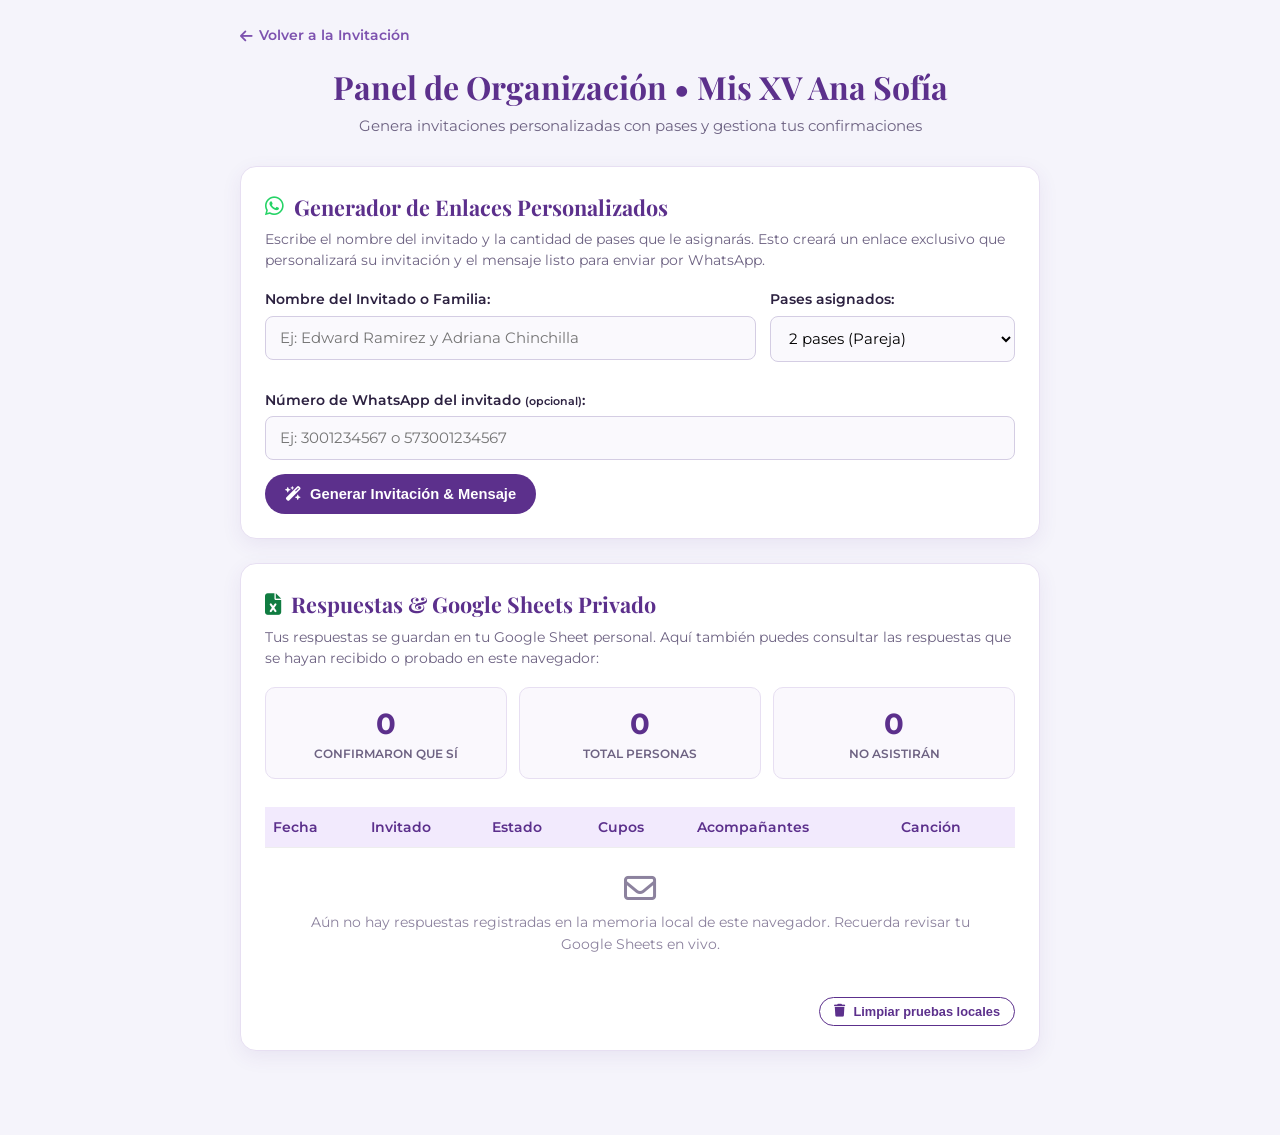
==== admin.html @ 4d28ff61 "feat: Invitacion interactiva Mis XV Ana Sofia con confirmacion a Google Sheets" ====
<!DOCTYPE html>
<html lang="es">
<head>
  <meta charset="UTF-8">
  <meta name="viewport" content="width=device-width, initial-scale=1.0">
  <title>Panel de Organización & Generador de Links | Mis XV Ana Sofía</title>

  <!-- Google Fonts & FontAwesome -->
  <link rel="preconnect" href="https://fonts.googleapis.com">
  <link rel="preconnect" href="https://fonts.gstatic.com" crossorigin>
  <link href="https://fonts.googleapis.com/css2?family=Montserrat:wght@400;500;600;700&family=Playfair+Display:wght@600;700&display=swap" rel="stylesheet">
  <link rel="stylesheet" href="https://cdnjs.cloudflare.com/ajax/libs/font-awesome/6.5.1/css/all.min.css">

  <style>
    :root {
      --primary: #5c308c;
      --secondary: #7d52af;
      --bg: #f5f4fb;
      --card-bg: #ffffff;
      --text: #2c2140;
      --gold: #cba135;
    }

    * { box-sizing: border-box; margin: 0; padding: 0; }
    body {
      font-family: 'Montserrat', sans-serif;
      background: var(--bg);
      color: var(--text);
      padding: 24px 16px 60px 16px;
      line-height: 1.5;
    }

    .container {
      max-width: 800px;
      margin: 0 auto;
    }

    header {
      text-align: center;
      margin-bottom: 28px;
    }

    header h1 {
      font-family: 'Playfair Display', serif;
      color: var(--primary);
      font-size: 2rem;
    }

    header p {
      color: #6d6282;
      font-size: 0.95rem;
      margin-top: 4px;
    }

    .back-link {
      display: inline-flex;
      align-items: center;
      gap: 6px;
      margin-bottom: 16px;
      color: var(--secondary);
      text-decoration: none;
      font-weight: 600;
      font-size: 0.9rem;
    }

    .card {
      background: var(--card-bg);
      border-radius: 16px;
      padding: 24px;
      margin-bottom: 24px;
      box-shadow: 0 6px 20px rgba(92, 48, 140, 0.08);
      border: 1px solid #e7dff2;
    }

    .card-title {
      font-family: 'Playfair Display', serif;
      font-size: 1.35rem;
      color: var(--primary);
      margin-bottom: 6px;
      display: flex;
      align-items: center;
      gap: 10px;
    }

    .card-desc {
      color: #6d6282;
      font-size: 0.88rem;
      margin-bottom: 18px;
    }

    .form-row {
      display: grid;
      grid-template-columns: 2fr 1fr;
      gap: 14px;
      margin-bottom: 14px;
    }

    @media (max-width: 600px) {
      .form-row { grid-template-columns: 1fr; }
    }

    .form-group {
      margin-bottom: 14px;
    }

    label {
      display: block;
      font-size: 0.85rem;
      font-weight: 600;
      margin-bottom: 6px;
    }

    input, select, textarea {
      width: 100%;
      padding: 12px 14px;
      font-family: inherit;
      font-size: 0.92rem;
      border: 1.5px solid #d4cde3;
      border-radius: 8px;
      background: #faf9fd;
    }

    input:focus, select:focus, textarea:focus {
      outline: none;
      border-color: var(--primary);
      background: #fff;
    }

    .btn {
      display: inline-flex;
      align-items: center;
      justify-content: center;
      gap: 8px;
      padding: 12px 20px;
      font-size: 0.92rem;
      font-weight: 600;
      border-radius: 25px;
      cursor: pointer;
      border: none;
      transition: all 0.2s ease;
      text-decoration: none;
    }

    .btn-primary {
      background: var(--primary);
      color: #fff;
    }
    .btn-primary:hover { background: var(--secondary); }

    .btn-whatsapp {
      background: #25d366;
      color: #fff;
    }
    .btn-whatsapp:hover { background: #1ebd59; }

    .btn-outline {
      background: #fff;
      color: var(--primary);
      border: 1.5px solid var(--primary);
    }
    .btn-outline:hover { background: #f2eafd; }

    .result-box {
      margin-top: 20px;
      padding: 18px;
      background: #f7f4fc;
      border-radius: 12px;
      border: 1.5px dashed var(--secondary);
    }

    .result-box h4 {
      font-size: 0.95rem;
      color: var(--primary);
      margin-bottom: 8px;
    }

    .url-display {
      background: #fff;
      padding: 10px 12px;
      border-radius: 6px;
      border: 1px solid #dcd3eb;
      font-family: monospace;
      font-size: 0.88rem;
      color: #4b396b;
      word-break: break-all;
      margin-bottom: 12px;
    }

    .message-preview {
      background: #fff;
      padding: 12px;
      border-radius: 8px;
      border: 1px solid #dcd3eb;
      font-size: 0.88rem;
      color: #333;
      white-space: pre-wrap;
      margin-bottom: 14px;
    }

    .action-buttons {
      display: flex;
      gap: 10px;
      flex-wrap: wrap;
    }

    /* Tabla de confirmaciones */
    .stats-row {
      display: grid;
      grid-template-columns: repeat(3, 1fr);
      gap: 12px;
      margin-bottom: 18px;
    }
    .stat-card {
      background: #faf8fd;
      border: 1px solid #e7dff2;
      border-radius: 10px;
      padding: 14px;
      text-align: center;
    }
    .stat-val {
      font-size: 1.8rem;
      font-weight: 700;
      color: var(--primary);
    }
    .stat-label {
      font-size: 0.78rem;
      color: #6d6282;
      text-transform: uppercase;
      font-weight: 600;
    }

    table {
      width: 100%;
      border-collapse: collapse;
      font-size: 0.85rem;
      margin-top: 10px;
    }
    th, td {
      padding: 10px 8px;
      text-align: left;
      border-bottom: 1px solid #eee;
    }
    th {
      background: #f2eafd;
      color: var(--primary);
      font-weight: 600;
    }

    .tag-si {
      background: #d4edda;
      color: #155724;
      padding: 2px 8px;
      border-radius: 10px;
      font-weight: 600;
      font-size: 0.75rem;
    }
    .tag-no {
      background: #f8d7da;
      color: #721c24;
      padding: 2px 8px;
      border-radius: 10px;
      font-weight: 600;
      font-size: 0.75rem;
    }

    .empty-state {
      text-align: center;
      padding: 24px;
      color: #8c829e;
      font-size: 0.9rem;
    }

    .hidden { display: none; }
  </style>
</head>
<body>

  <div class="container">
    <a href="index.html" class="back-link">
      <i class="fa-solid fa-arrow-left"></i> Volver a la Invitación
    </a>

    <header>
      <h1>Panel de Organización &bull; Mis XV Ana Sofía</h1>
      <p>Genera invitaciones personalizadas con pases y gestiona tus confirmaciones</p>
    </header>

    <!-- HERRAMIENTA 1: GENERADOR DE LINKS PARA INVITADOS -->
    <div class="card">
      <h2 class="card-title">
        <i class="fa-brands fa-whatsapp" style="color: #25d366;"></i> Generador de Enlaces Personalizados
      </h2>
      <p class="card-desc">
        Escribe el nombre del invitado y la cantidad de pases que le asignarás. Esto creará un enlace exclusivo que personalizará su invitación y el mensaje listo para enviar por WhatsApp.
      </p>

      <div class="form-row">
        <div class="form-group">
          <label for="inputGuestName">Nombre del Invitado o Familia:</label>
          <input type="text" id="inputGuestName" placeholder="Ej: Edward Ramirez y Adriana Chinchilla">
        </div>
        <div class="form-group">
          <label for="inputPasses">Pases asignados:</label>
          <select id="inputPasses">
            <option value="1">1 pase (Individual)</option>
            <option value="2" selected>2 pases (Pareja)</option>
            <option value="3">3 pases</option>
            <option value="4">4 pases (Familia)</option>
            <option value="5">5 pases</option>
            <option value="6">6 pases</option>
          </select>
        </div>
      </div>

      <div class="form-group">
        <label for="inputGuestPhone">Número de WhatsApp del invitado <small>(opcional)</small>:</label>
        <input type="tel" id="inputGuestPhone" placeholder="Ej: 3001234567 o 573001234567">
      </div>

      <button id="btnGenerate" class="btn btn-primary">
        <i class="fa-solid fa-wand-magic-sparkles"></i> Generar Invitación & Mensaje
      </button>

      <!-- RESULTADO GENERADO -->
      <div id="resultBox" class="result-box hidden">
        <h4>1. Enlace personalizado:</h4>
        <div id="generatedUrl" class="url-display"></div>

        <h4>2. Mensaje para enviar por WhatsApp:</h4>
        <div id="generatedMessage" class="message-preview"></div>

        <div class="action-buttons">
          <button id="btnCopyMessage" class="btn btn-outline">
            <i class="fa-regular fa-copy"></i> Copiar Mensaje
          </button>
          <button id="btnSendWhatsapp" class="btn btn-whatsapp">
            <i class="fa-brands fa-whatsapp"></i> Abrir en WhatsApp
          </button>
        </div>
      </div>
    </div>

    <!-- HERRAMIENTA 2: GOOGLE SHEETS & RESPUESTAS LOCALES -->
    <div class="card">
      <h2 class="card-title">
        <i class="fa-solid fa-file-excel" style="color: #107c41;"></i> Respuestas & Google Sheets Privado
      </h2>
      <p class="card-desc">
        Tus respuestas se guardan en tu Google Sheet personal. Aquí también puedes consultar las respuestas que se hayan recibido o probado en este navegador:
      </p>

      <div class="stats-row">
        <div class="stat-card">
          <div class="stat-val" id="statYes">0</div>
          <div class="stat-label">Confirmaron que Sí</div>
        </div>
        <div class="stat-card">
          <div class="stat-val" id="statPax">0</div>
          <div class="stat-label">Total Personas</div>
        </div>
        <div class="stat-card">
          <div class="stat-val" id="statNo">0</div>
          <div class="stat-label">No Asistirán</div>
        </div>
      </div>

      <div style="overflow-x: auto;">
        <table id="tblResponses">
          <thead>
            <tr>
              <th>Fecha</th>
              <th>Invitado</th>
              <th>Estado</th>
              <th>Cupos</th>
              <th>Acompañantes</th>
              <th>Canción</th>
            </tr>
          </thead>
          <tbody id="tblBody">
            <!-- Dinámico -->
          </tbody>
        </table>
      </div>

      <div id="emptyResponses" class="empty-state">
        <i class="fa-regular fa-envelope" style="font-size: 2rem; margin-bottom: 8px; display: block;"></i>
        Aún no hay respuestas registradas en la memoria local de este navegador. Recuerda revisar tu Google Sheets en vivo.
      </div>

      <div style="margin-top: 18px; text-align: right;">
        <button id="btnClearLocal" class="btn btn-outline" style="font-size: 0.8rem; padding: 6px 14px;">
          <i class="fa-solid fa-trash"></i> Limpiar pruebas locales
        </button>
      </div>
    </div>

  </div>

  <script>
    // Generador de enlaces
    const baseUrl = window.location.origin + window.location.pathname.replace("admin.html", "index.html");

    const inputName = document.getElementById("inputGuestName");
    const inputPasses = document.getElementById("inputPasses");
    const inputPhone = document.getElementById("inputGuestPhone");
    const btnGen = document.getElementById("btnGenerate");
    const resultBox = document.getElementById("resultBox");
    const generatedUrl = document.getElementById("generatedUrl");
    const generatedMessage = document.getElementById("generatedMessage");
    const btnCopy = document.getElementById("btnCopyMessage");
    const btnWhatsapp = document.getElementById("btnSendWhatsapp");

    btnGen.addEventListener("click", () => {
      const name = inputName.value.trim() || "Familia y Amigos";
      const passes = inputPasses.value;
      const cleanPhone = inputPhone.value.trim().replace(/\D/g, "");

      const url = `${baseUrl}?invitado=${encodeURIComponent(name)}&pases=${passes}`;
      const passesText = passes === "1" ? "1 pase especial" : `${passes} pases especiales`;

      const msg = `✨ ¡Hola ${name}! ✨\n\n` +
        `Con mucha alegría te invitamos a los XV Años de *Ana Sofía* 👑.\n` +
        `Una noche mágica para celebrar juntos este momento tan especial.\n\n` +
        `🎟️ Hemos reservado *${passesText}* para ti.\n\n` +
        `📅 *Viernes 27 de Noviembre de 2026 - 7:00 p. m.*\n` +
        `📍 Recepción: Calle 34 #15-24, Teusaquillo\n\n` +
        `Ingresa a tu invitación digital para ver todos los detalles (música, ubicación, dress code) y confirmar tu asistencia:\n` +
        `${url}\n\n` +
        `¡Esperamos contar con tu valiosa compañía! 💖`;

      generatedUrl.textContent = url;
      generatedMessage.textContent = msg;
      resultBox.classList.remove("hidden");

      // Botón copiar
      btnCopy.onclick = () => {
        navigator.clipboard.writeText(msg).then(() => {
          btnCopy.innerHTML = '<i class="fa-solid fa-check"></i> ¡Copiado!';
          setTimeout(() => {
            btnCopy.innerHTML = '<i class="fa-regular fa-copy"></i> Copiar Mensaje';
          }, 2000);
        });
      };

      // Botón enviar por WhatsApp
      btnWhatsapp.onclick = () => {
        let phoneTarget = cleanPhone;
        if (phoneTarget && phoneTarget.length === 10 && !phoneTarget.startsWith("57")) {
          phoneTarget = "57" + phoneTarget; // Código país Colombia
        }
        const waLink = phoneTarget 
          ? `https://wa.me/${phoneTarget}?text=${encodeURIComponent(msg)}`
          : `https://wa.me/?text=${encodeURIComponent(msg)}`;
        window.open(waLink, "_blank");
      };
    });

    // Cargar confirmaciones guardadas localmente
    function loadLocalResponses() {
      const list = JSON.parse(localStorage.getItem("confirmaciones_ana_sofia") || "[]");
      const tbody = document.getElementById("tblBody");
      const empty = document.getElementById("emptyResponses");
      
      let yesCount = 0;
      let noCount = 0;
      let totalPax = 0;

      tbody.innerHTML = "";

      if (list.length === 0) {
        empty.classList.remove("hidden");
      } else {
        empty.classList.add("hidden");
        list.forEach(r => {
          if (r.asiste === "Si") {
            yesCount++;
            totalPax += parseInt(r.personas, 10) || 0;
          } else {
            noCount++;
          }

          const tr = document.createElement("tr");
          tr.innerHTML = `
            <td><small>${r.fechaHora || '-'}</small></td>
            <td><strong>${r.nombre}</strong></td>
            <td><span class="${r.asiste === 'Si' ? 'tag-si' : 'tag-no'}">${r.asiste === 'Si' ? 'Asiste' : 'No asiste'}</span></td>
            <td>${r.personas || '0'}</td>
            <td>${r.acompanantes || '-'}</td>
            <td><small>${r.cancion || '-'}</small></td>
          `;
          tbody.appendChild(tr);
        });
      }

      document.getElementById("statYes").textContent = yesCount;
      document.getElementById("statPax").textContent = totalPax;
      document.getElementById("statNo").textContent = noCount;
    }

    document.getElementById("btnClearLocal").addEventListener("click", () => {
      if (confirm("¿Deseas vaciar la lista de pruebas locales?")) {
        localStorage.removeItem("confirmaciones_ana_sofia");
        loadLocalResponses();
      }
    });

    loadLocalResponses();
  </script>
</body>
</html>
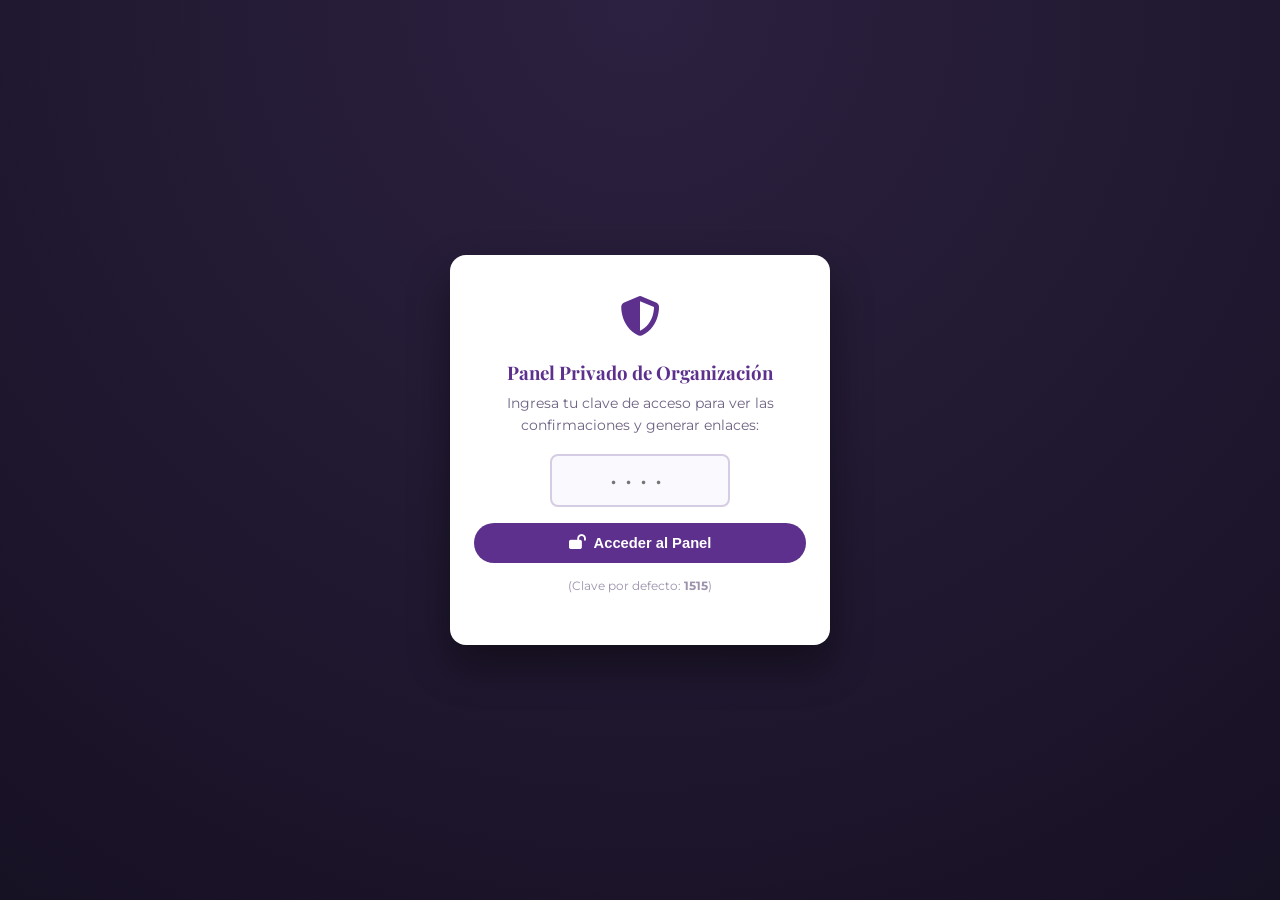
==== commit 7f7241c5: "fix: Remover enlace visible a admin desde invitacion publica y proteger panel admin con clave privad" ====
--- a/admin.html
+++ b/admin.html
@@ -270,20 +270,114 @@
       font-size: 0.9rem;
     }
 
-    .hidden { display: none; }
+    .hidden { display: none !important; }
+
+    /* PANTALLA DE BLOQUEO POR PIN */
+    .lock-screen {
+      position: fixed;
+      top: 0;
+      left: 0;
+      width: 100vw;
+      height: 100vh;
+      background: radial-gradient(circle at top, #2c2140 0%, #171124 100%);
+      z-index: 10000;
+      display: flex;
+      align-items: center;
+      justify-content: center;
+      padding: 20px;
+    }
+
+    .lock-card {
+      background: #ffffff;
+      border-radius: 16px;
+      padding: 32px 24px;
+      max-width: 380px;
+      width: 100%;
+      text-align: center;
+      box-shadow: 0 20px 40px rgba(0, 0, 0, 0.4);
+    }
+
+    .lock-icon {
+      font-size: 2.5rem;
+      color: var(--primary);
+      margin-bottom: 12px;
+    }
+
+    .lock-card h3 {
+      font-family: 'Playfair Display', serif;
+      color: var(--primary);
+      margin-bottom: 6px;
+    }
+
+    .lock-card p {
+      font-size: 0.88rem;
+      color: #6d6282;
+      margin-bottom: 18px;
+    }
+
+    .pin-input {
+      font-size: 1.5rem;
+      letter-spacing: 8px;
+      text-align: center;
+      padding: 10px;
+      border: 2px solid #d4cde3;
+      border-radius: 8px;
+      width: 180px;
+      margin: 0 auto 16px auto;
+      display: block;
+    }
+
+    .pin-error {
+      color: #d32f2f;
+      font-size: 0.82rem;
+      margin-top: 8px;
+    }
   </style>
 </head>
 <body>
 
-  <div class="container">
+  <!-- PANTALLA DE ACCESO CON CLAVE (SOLO PARA TI) -->
+  <div id="pinScreen" class="lock-screen">
+    <div class="lock-card">
+      <div class="lock-icon"><i class="fa-solid fa-shield-halved"></i></div>
+      <h3>Panel Privado de Organización</h3>
+      <p>Ingresa tu clave de acceso para ver las confirmaciones y generar enlaces:</p>
+      <input type="password" id="inputPin" class="pin-input" maxlength="6" placeholder="••••">
+      <button id="btnUnlock" class="btn btn-primary" style="width: 100%;">
+        <i class="fa-solid fa-lock-open"></i> Acceder al Panel
+      </button>
+      <div id="pinErrorMsg" class="pin-error hidden">Clave incorrecta. Inténtalo de nuevo.</div>
+      <p style="font-size: 0.75rem; color: #9c92ab; margin-top: 14px;">(Clave por defecto: <strong>1515</strong>)</p>
+    </div>
+  </div>
+
+  <div class="container" id="adminContent" style="display: none;">
     <a href="index.html" class="back-link">
-      <i class="fa-solid fa-arrow-left"></i> Volver a la Invitación
+      <i class="fa-solid fa-arrow-left"></i> Ver Invitación Pública
     </a>
 
     <header>
       <h1>Panel de Organización &bull; Mis XV Ana Sofía</h1>
-      <p>Genera invitaciones personalizadas con pases y gestiona tus confirmaciones</p>
+      <p>Gestión exclusiva de confirmaciones y generador de enlaces de WhatsApp</p>
     </header>
+
+    <!-- HERRAMIENTA 1: ACCESO DIRECTO A GOOGLE SHEETS -->
+    <div class="card" style="background: linear-gradient(135deg, #ffffff 0%, #f4fdf7 100%); border-color: #c3e6cb;">
+      <h2 class="card-title" style="color: #155724;">
+        <i class="fa-solid fa-file-excel" style="color: #28a745;"></i> Tu Google Sheets Privado en Vivo
+      </h2>
+      <p class="card-desc">
+        Todas las respuestas que envían los invitados desde la web se guardan en tu hoja de cálculo privada de Google Sheets:
+      </p>
+      <div style="display: flex; gap: 12px; flex-wrap: wrap;">
+        <a href="https://docs.google.com/spreadsheets/d/1X5XwN6ePqH_yU9mJ4M0sT_8oK8U6l8I/edit" id="btnOpenSheetDirect" target="_blank" rel="noopener noreferrer" class="btn" style="background: #28a745; color: #fff;">
+          <i class="fa-solid fa-arrow-up-right-from-square"></i> Abrir Google Sheets en Google Drive
+        </a>
+        <a href="https://drive.google.com" target="_blank" rel="noopener noreferrer" class="btn btn-outline">
+          <i class="fa-brands fa-google-drive"></i> Ir a Google Drive
+        </a>
+      </div>
+    </div>
 
     <!-- HERRAMIENTA 1: GENERADOR DE LINKS PARA INVITADOS -->
     <div class="card">
@@ -397,6 +491,40 @@
   </div>
 
   <script>
+    // CONTROL DE ACCESO POR PIN PRIVADO
+    const ADMIN_PIN = "1515"; // Puedes cambiar esta clave si lo deseas
+    const pinScreen = document.getElementById("pinScreen");
+    const adminContent = document.getElementById("adminContent");
+    const inputPin = document.getElementById("inputPin");
+    const btnUnlock = document.getElementById("btnUnlock");
+    const pinErrorMsg = document.getElementById("pinErrorMsg");
+
+    function checkAuth() {
+      if (sessionStorage.getItem("admin_auth") === "true") {
+        pinScreen.style.display = "none";
+        adminContent.style.display = "block";
+      }
+    }
+
+    function doUnlock() {
+      if (inputPin.value === ADMIN_PIN) {
+        sessionStorage.setItem("admin_auth", "true");
+        pinScreen.style.display = "none";
+        adminContent.style.display = "block";
+        pinErrorMsg.classList.add("hidden");
+      } else {
+        pinErrorMsg.classList.remove("hidden");
+        inputPin.value = "";
+        inputPin.focus();
+      }
+    }
+
+    btnUnlock.addEventListener("click", doUnlock);
+    inputPin.addEventListener("keyup", (e) => {
+      if (e.key === "Enter") doUnlock();
+    });
+    checkAuth();
+
     // Generador de enlaces
     const baseUrl = window.location.origin + window.location.pathname.replace("admin.html", "index.html");
 
@@ -422,7 +550,7 @@
         `Con mucha alegría te invitamos a los XV Años de *Ana Sofía* 👑.\n` +
         `Una noche mágica para celebrar juntos este momento tan especial.\n\n` +
         `🎟️ Hemos reservado *${passesText}* para ti.\n\n` +
-        `📅 *Viernes 27 de Noviembre de 2026 - 7:00 p. m.*\n` +
+        `📅 *Viernes 27 de Noviembre de 2026 - 7:30 p. m.*\n` +
         `📍 Recepción: Calle 34 #15-24, Teusaquillo\n\n` +
         `Ingresa a tu invitación digital para ver todos los detalles (música, ubicación, dress code) y confirmar tu asistencia:\n` +
         `${url}\n\n` +
